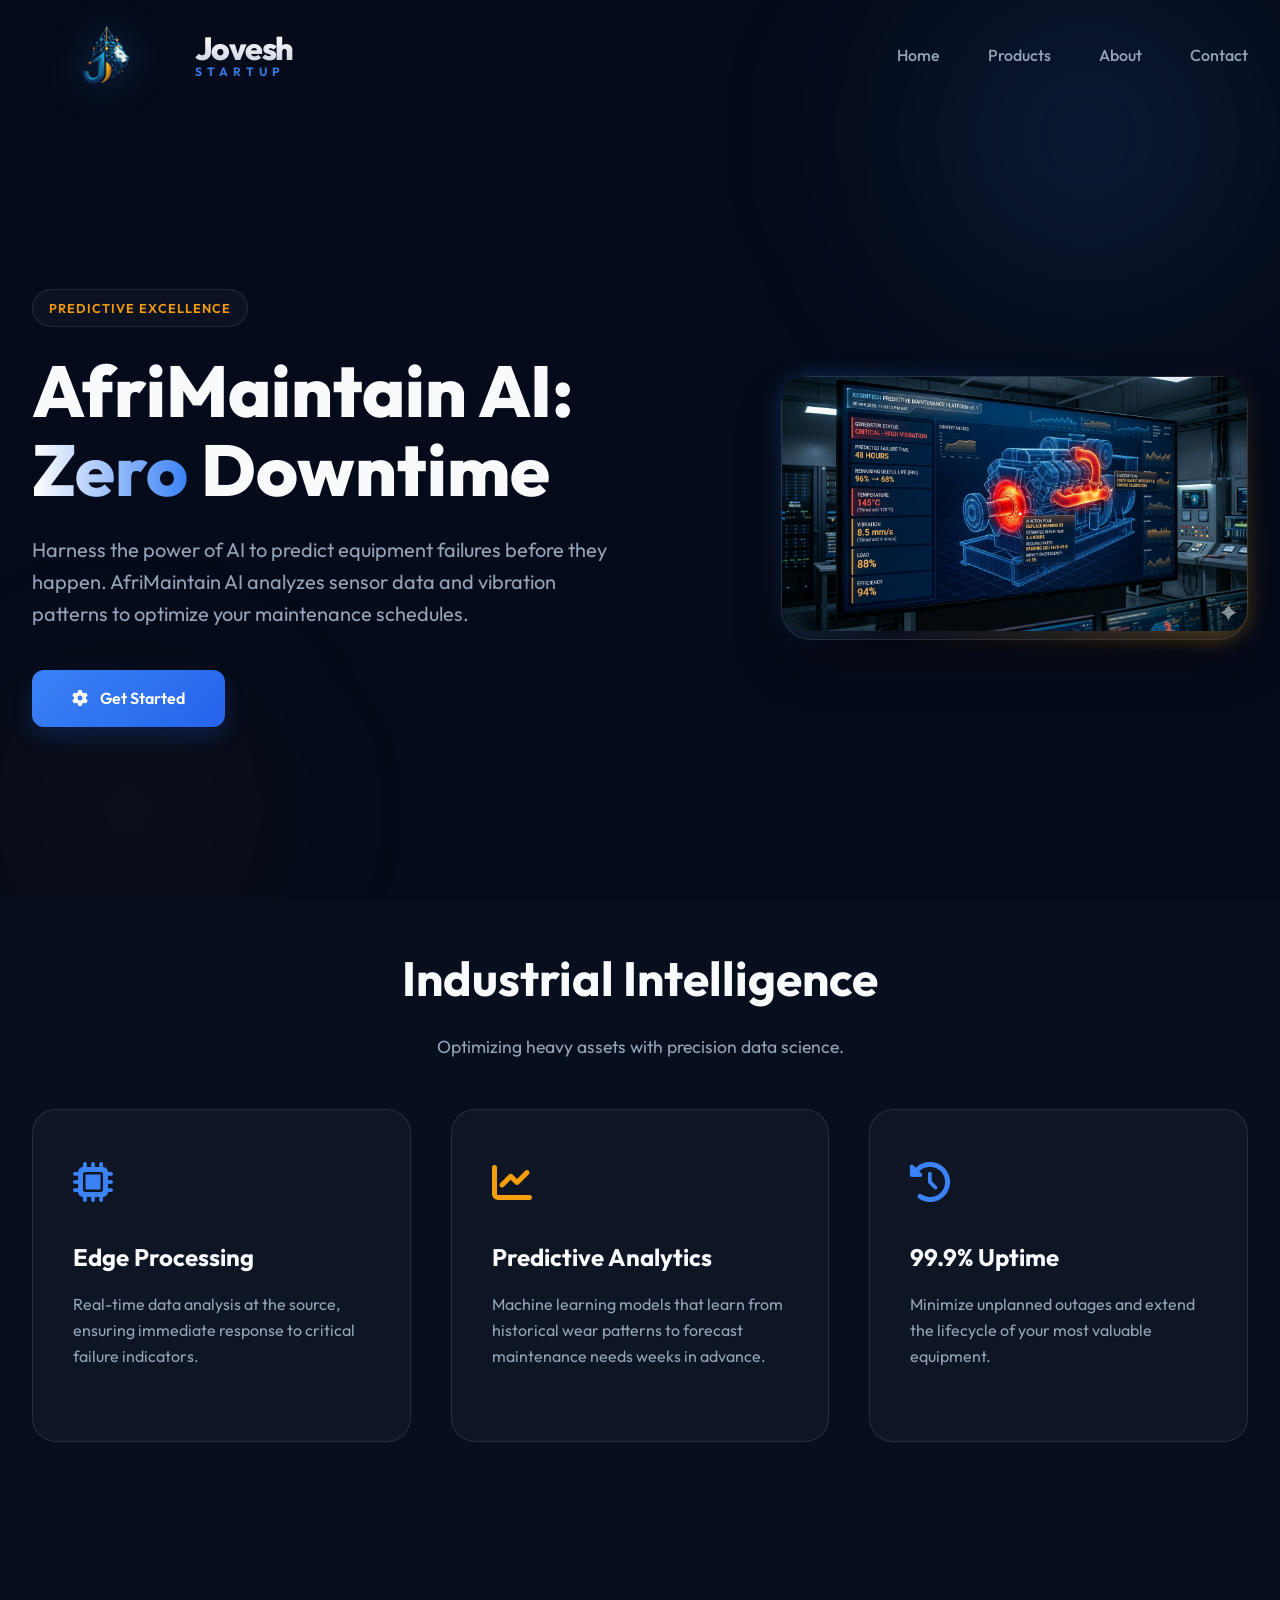
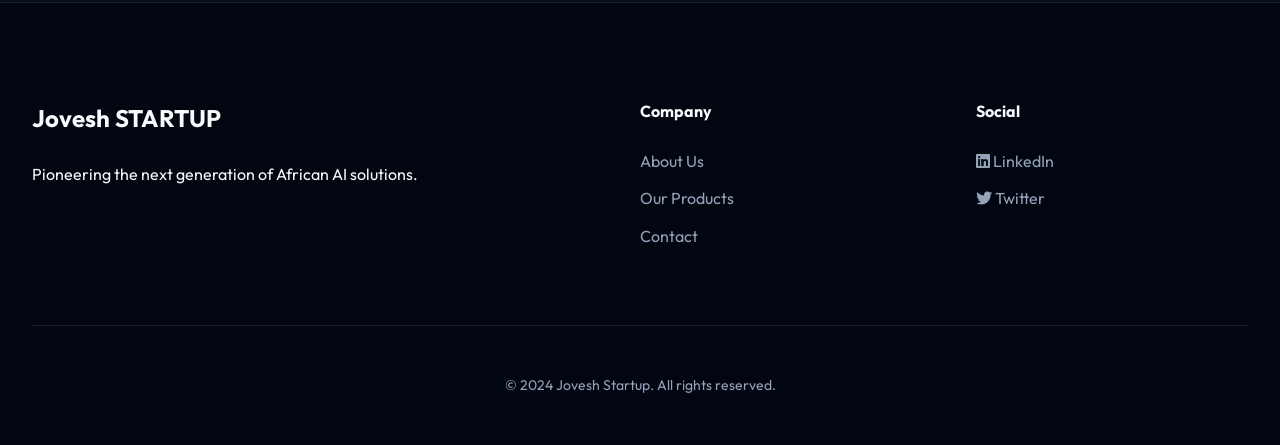
==== afrimaintain.html @ 01707a4b "feat: Dedicated pages for products catalog." ====
<!DOCTYPE html>
<html lang="en">

<head>
    <meta charset="UTF-8">
    <meta name="viewport" content="width=device-width, initial-scale=1.0">
    <title>AfriMaintain AI | Jovesh Startup</title>
    <meta name="description" content="Predictive equipment maintenance and AI-driven failure detection for industrial efficiency.">
    <link rel="stylesheet" href="styles.css">
    <link rel="stylesheet" href="https://cdnjs.cloudflare.com/ajax/libs/font-awesome/6.4.0/css/all.min.css">
</head>

<body>
    <div class="bg-glow">
        <div class="glow-1"></div>
        <div class="glow-2"></div>
    </div>

    <!-- Header -->
    <header id="header">
        <div class="container">
            <nav>
                <a href="index.html" class="logo-link">
                    <img src="assets/jovesh logo.png" alt="Jovesh Logo" class="logo-img">
                    <div class="brand-text">
                        <span class="brand-name">Jovesh</span>
                        <span class="brand-tagline">STARTUP</span>
                    </div>
                </a>
                <ul class="nav-links">
                    <li><a href="index.html#home">Home</a></li>
                    <li><a href="index.html#products">Products</a></li>
                    <li><a href="index.html#about">About</a></li>
                    <li><a href="index.html#contact">Contact</a></li>
                </ul>
                <div class="mobile-menu-toggle">
                    <i class="fa-solid fa-bars"></i>
                </div>
            </nav>
        </div>
    </header>

    <main>
        <!-- Product Hero -->
        <section class="hero">
            <div class="container">
                <div class="hero-grid">
                    <div class="hero-content">
                        <span class="hero-tag">Predictive Excellence</span>
                        <h1>AfriMaintain AI: <span>Zero</span> Downtime</h1>
                        <p>Harness the power of AI to predict equipment failures before they happen. AfriMaintain AI analyzes sensor data and vibration patterns to optimize your maintenance schedules.</p>
                        <div class="cta-group">
                            <a href="index.html#contact" class="btn btn-primary">
                                <i class="fa-solid fa-gear"></i>
                                Get Started
                            </a>
                        </div>
                    </div>
                    <div class="hero-visual">
                        <div class="hero-card">
                            <img src="assets/AfriMaintain AI.png" alt="AfriMaintain AI" style="width: 100%; border-radius: 20px;">
                        </div>
                    </div>
                </div>
            </div>
        </section>

        <!-- Technical Features -->
        <section class="section" style="background: rgba(15, 23, 42, 0.3);">
            <div class="container">
                <div class="section-title">
                    <h2>Industrial Intelligence</h2>
                    <p>Optimizing heavy assets with precision data science.</p>
                </div>
                <div class="products-grid">
                    <div class="product-card">
                        <div class="product-info">
                            <div style="font-size: 2.5rem; color: var(--accent); margin-bottom: 1.5rem;">
                                <i class="fa-solid fa-microchip"></i>
                            </div>
                            <h3>Edge Processing</h3>
                            <p>Real-time data analysis at the source, ensuring immediate response to critical failure indicators.</p>
                        </div>
                    </div>
                    <div class="product-card">
                        <div class="product-info">
                            <div style="font-size: 2.5rem; color: var(--gold); margin-bottom: 1.5rem;">
                                <i class="fa-solid fa-chart-line"></i>
                            </div>
                            <h3>Predictive Analytics</h3>
                            <p>Machine learning models that learn from historical wear patterns to forecast maintenance needs weeks in advance.</p>
                        </div>
                    </div>
                    <div class="product-card">
                        <div class="product-info">
                            <div style="font-size: 2.5rem; color: var(--accent); margin-bottom: 1.5rem;">
                                <i class="fa-solid fa-clock-rotate-left"></i>
                            </div>
                            <h3>99.9% Uptime</h3>
                            <p>Minimize unplanned outages and extend the lifecycle of your most valuable equipment.</p>
                        </div>
                    </div>
                </div>
            </div>
        </section>
    </main>

    <!-- Footer -->
    <footer>
        <div class="container">
            <div class="footer-grid">
                <div class="footer-brand">
                    <h2>Jovesh <span>STARTUP</span></h2>
                    <p>Pioneering the next generation of African AI solutions.</p>
                </div>
                <div class="footer-links">
                    <h4>Company</h4>
                    <ul>
                        <li><a href="index.html#about">About Us</a></li>
                        <li><a href="index.html#products">Our Products</a></li>
                        <li><a href="index.html#contact">Contact</a></li>
                    </ul>
                </div>
                <div class="footer-links">
                    <h4>Social</h4>
                    <ul>
                        <li><a href="#"><i class="fa-brands fa-linkedin"></i> LinkedIn</a></li>
                        <li><a href="#"><i class="fa-brands fa-twitter"></i> Twitter</a></li>
                    </ul>
                </div>
            </div>
            <div class="footer-bottom">
                <p>&copy; 2024 Jovesh Startup. All rights reserved.</p>
            </div>
        </div>
    </footer>

    <script src="script.js"></script>
</body>

</html>
---- styles.css ----
@import url('https://fonts.googleapis.com/css2?family=Outfit:wght@300;400;600;800&display=swap');

:root {
    --primary: #050b1a;
    --secondary: #0f172a;
    --accent: #3b82f6;
    --gold: #f59e0b;
    --text: #f8fafc;
    --text-muted: #94a3b8;
    --glass: rgba(255, 255, 255, 0.03);
    --glass-border: rgba(255, 255, 255, 0.1);
    --gradient: linear-gradient(135deg, #3b82f6 0%, #2563eb 100%);
    --gold-gradient: linear-gradient(135deg, #f59e0b 0%, #d97706 100%);
    --transition: all 0.4s cubic-bezier(0.4, 0, 0.2, 1);
}

* {
    margin: 0;
    padding: 0;
    box-sizing: border-box;
    font-family: 'Outfit', sans-serif;
}

html {
    scroll-padding-top: 100px;
}

body {
    background-color: var(--primary);
    color: var(--text);
    line-height: 1.6;
    overflow-x: hidden;
    scroll-behavior: smooth;
}

/* Background Decoration */
.bg-glow {
    position: fixed;
    top: 0;
    left: 0;
    width: 100%;
    height: 100%;
    z-index: -1;
    overflow: hidden;
}

.glow-1 {
    position: absolute;
    top: -10%;
    right: -10%;
    width: 50%;
    height: 50%;
    background: radial-gradient(circle, rgba(59, 130, 246, 0.15) 0%, transparent 70%);
    filter: blur(80px);
}

.glow-2 {
    position: absolute;
    bottom: -10%;
    left: -10%;
    width: 40%;
    height: 40%;
    background: radial-gradient(circle, rgba(245, 158, 11, 0.05) 0%, transparent 70%);
    filter: blur(80px);
}

/* Custom Scrollbar */
::-webkit-scrollbar {
    width: 8px;
}

::-webkit-scrollbar-track {
    background: var(--primary);
}

::-webkit-scrollbar-thumb {
    background: var(--glass-border);
    border-radius: 10px;
}

::-webkit-scrollbar-thumb:hover {
    background: var(--accent);
}

/* Header */
header {
    position: fixed;
    top: 0;
    width: 100%;
    z-index: 1000;
    padding: 1rem 0;
    transition: var(--transition);
}

header.scrolled {
    padding: 0.6rem 0;
    background: rgba(5, 11, 26, 0.9);
    backdrop-filter: blur(20px);
    border-bottom: 1px solid var(--glass-border);
}

.container {
    max-width: 1300px;
    margin: 0 auto;
    padding: 0 2rem;
}

nav {
    display: flex;
    justify-content: space-between;
    align-items: center;
}

.logo-link {
    display: flex;
    align-items: center;
    gap: 1rem;
    text-decoration: none;
}

.logo-img {
    height: 50px;
    filter: drop-shadow(0 0 20px rgba(59, 130, 246, 0.4));
    transition: var(--transition);
}

@media (min-width: 1024px) {
    .logo-img { height: 80px; }
}

.logo-link:hover .logo-img {
    transform: scale(1.1) rotate(-5deg);
}

.brand-text {
    display: flex;
    flex-direction: column;
    line-height: 0.9;
}

.brand-name {
    font-size: 1.5rem;
    font-weight: 800;
    color: var(--text);
    letter-spacing: -1px;
    background: linear-gradient(to bottom, #fff, #cbd5e1);
    -webkit-background-clip: text;
    -webkit-text-fill-color: transparent;
}

@media (min-width: 1024px) {
    .brand-name { font-size: 2rem; letter-spacing: -1.5px; }
}

.brand-tagline {
    font-size: 0.75rem;
    font-weight: 700;
    text-transform: uppercase;
    letter-spacing: 5px;
    color: var(--accent);
    margin-top: 4px;
    opacity: 0.9;
}

.nav-links {
    display: none;
    gap: 2rem;
    list-style: none;
}

.nav-links.active {
    display: flex;
    flex-direction: column;
    position: absolute;
    top: 100%;
    left: 0;
    width: 100%;
    background: var(--primary);
    padding: 2rem;
    border-bottom: 1px solid var(--glass-border);
    text-align: center;
    animation: slideDown 0.3s ease-out;
}

@keyframes slideDown {
    from { opacity: 0; transform: translateY(-10px); }
    to { opacity: 1; transform: translateY(0); }
}

@media (min-width: 1024px) {
    .nav-links { display: flex; gap: 3rem; }
    .nav-links.active { position: static; flex-direction: row; padding: 0; background: transparent; border: none; }
}

.nav-links a {
    text-decoration: none;
    color: var(--text-muted);
    font-weight: 500;
    font-size: 1rem;
    transition: var(--transition);
    position: relative;
}

.nav-links a:hover, .nav-links a.active {
    color: var(--text);
}

.nav-links a::after {
    content: '';
    position: absolute;
    bottom: -5px;
    left: 0;
    width: 0;
    height: 2px;
    background: var(--accent);
    transition: var(--transition);
}

.nav-links a:hover::after {
    width: 100%;
}

.mobile-menu-toggle {
    display: block;
    font-size: 1.5rem;
    cursor: pointer;
    color: var(--text);
    transition: var(--transition);
}

@media (min-width: 1024px) {
    .mobile-menu-toggle { display: none; }
}

/* Hero Section */
.hero {
    min-height: 100vh;
    display: flex;
    align-items: center;
    padding-top: 120px;
    padding-bottom: 4rem;
    position: relative;
}

.hero-grid {
    display: grid;
    grid-template-columns: 1fr;
    gap: 3rem;
    align-items: center;
    text-align: center;
}

.hero-content {
    order: 2;
}

.hero-visual {
    order: 1;
}

@media (min-width: 1024px) {
    .hero { padding-top: 180px; }
    .hero-grid {
        grid-template-columns: 1.2fr 0.8fr;
        text-align: left;
    }
    .hero-content { order: 1; }
    .hero-visual { order: 2; }
}

.hero-tag {
    display: inline-block;
    padding: 0.5rem 1rem;
    background: var(--glass);
    border: 1px solid var(--glass-border);
    border-radius: 100px;
    color: var(--gold);
    font-size: 0.8rem;
    font-weight: 600;
    margin-bottom: 1.5rem;
    text-transform: uppercase;
    letter-spacing: 1px;
}

.hero-content h1 {
    font-size: 2.75rem;
    line-height: 1.1;
    margin-bottom: 1.5rem;
    font-weight: 800;
}

@media (min-width: 1024px) {
    .hero-content h1 { font-size: 4.5rem; }
}

.hero-content h1 span {
    background: linear-gradient(to right, #fff, var(--accent));
    -webkit-background-clip: text;
    -webkit-text-fill-color: transparent;
}

.hero-content p {
    font-size: 1.1rem;
    color: var(--text-muted);
    margin-bottom: 2.5rem;
    max-width: 600px;
    margin-left: auto;
    margin-right: auto;
    animation: fadeIn 1s ease-out 0.2s both;
}

@media (min-width: 1024px) {
    .hero-content p { font-size: 1.25rem; margin-left: 0; }
}

@keyframes fadeIn {
    from { opacity: 0; transform: translateY(20px); }
    to { opacity: 1; transform: translateY(0); }
}

.cta-group {
    display: flex;
    flex-direction: column;
    gap: 1rem;
}

@media (min-width: 768px) {
    .cta-group { flex-direction: row; justify-content: center; gap: 1.5rem; }
}

@media (min-width: 1024px) {
    .cta-group { justify-content: flex-start; }
}

.btn {
    padding: 1rem 2.5rem;
    border-radius: 12px;
    font-weight: 600;
    text-decoration: none;
    transition: var(--transition);
    display: inline-flex;
    align-items: center;
    gap: 0.75rem;
}

.btn-primary {
    background: var(--gradient);
    color: white;
    box-shadow: 0 10px 20px rgba(37, 99, 235, 0.2);
}

.btn-primary:hover {
    transform: translateY(-3px);
    box-shadow: 0 15px 30px rgba(37, 99, 235, 0.4);
}

.btn-outline {
    border: 1px solid var(--glass-border);
    color: var(--text);
    background: var(--glass);
}

.btn-outline:hover {
    background: var(--glass-border);
    transform: translateY(-3px);
}

.hero-visual {
    position: relative;
}

.hero-card {
    background: var(--glass);
    backdrop-filter: blur(20px);
    border: 1px solid var(--glass-border);
    border-radius: 20px;
    padding: 0;
    box-shadow: 0 25px 50px -12px rgba(0, 0, 0, 0.5);
    animation: swing 4s ease-in-out infinite;
    transition: var(--transition);
    position: relative;
    max-width: 500px;
    margin: 0 auto;
}

@media (min-width: 1024px) {
    .hero-card { 
        border-radius: 30px; 
        transform: perspective(1000px) rotateY(-15deg); 
        max-width: none;
    }
}

.hero-card::after {
    content: '';
    position: absolute;
    inset: -2px;
    background: linear-gradient(135deg, var(--accent), transparent, var(--gold));
    border-radius: 32px;
    z-index: -1;
    opacity: 0.3;
    filter: blur(10px);
    transition: var(--transition);
}

.hero-card:hover {
    transform: perspective(1000px) rotateY(-5deg) translateY(-10px);
    box-shadow: 0 40px 80px -20px rgba(59, 130, 246, 0.4);
}

.hero-card:hover::after {
    opacity: 0.6;
    filter: blur(15px);
}

@keyframes swing {
    0% { transform: rotateZ(-2deg) rotateY(-5deg); }
    50% { transform: rotateZ(2deg) rotateY(5deg); }
    100% { transform: rotateZ(-2deg) rotateY(-5deg); }
}

@media (min-width: 1024px) {
    @keyframes swing {
        0% { transform: perspective(1000px) rotateY(-20deg) rotateZ(-1deg); }
        50% { transform: perspective(1000px) rotateY(-5deg) rotateZ(1deg); }
        100% { transform: perspective(1000px) rotateY(-20deg) rotateZ(-1deg); }
    }
}

/* Products Section */
.section {
    padding: 2.5rem 0 10rem;
}

.section-title {
    text-align: center;
    margin-bottom: 3rem;
}

.section-title h2 {
    font-size: 3rem;
    margin-bottom: 1rem;
}

.section-title p {
    color: var(--text-muted);
    font-size: 1.1rem;
}

.products-grid {
    display: grid;
    grid-template-columns: 1fr;
    gap: 2rem;
}

@media (min-width: 768px) {
    .products-grid { grid-template-columns: repeat(2, 1fr); }
}

@media (min-width: 1024px) {
    .products-grid { grid-template-columns: repeat(3, 1fr); gap: 2.5rem; }
}

.product-card {
    background: var(--glass);
    border: 1px solid var(--glass-border);
    border-radius: 24px;
    padding: 0;
    transition: var(--transition);
    height: 100%;
    display: flex;
    flex-direction: column;
    overflow: hidden;
}

.product-image {
    height: 200px;
    overflow: hidden;
    position: relative;
    border-bottom: 1px solid var(--glass-border);
}

.product-image img {
    width: 100%;
    height: 100%;
    object-fit: contain;
    background: rgba(0,0,0,0.2);
    transition: var(--transition);
}

.image-placeholder {
    width: 100%;
    height: 100%;
    background: var(--secondary);
    display: flex;
    flex-direction: column;
    align-items: center;
    justify-content: center;
    gap: 1rem;
    color: var(--accent);
}

.image-placeholder i {
    font-size: 2rem;
    animation: pulse 2s infinite;
}

@keyframes pulse {
    0% { transform: scale(1); opacity: 0.5; }
    50% { transform: scale(1.1); opacity: 1; }
    100% { transform: scale(1); opacity: 0.5; }
}

.product-info {
    padding: 2.5rem;
    display: flex;
    flex-direction: column;
    flex-grow: 1;
}

.product-card:hover .product-image img {
    transform: scale(1.1);
}

.product-card:hover {
    background: rgba(255, 255, 255, 0.05);
    border-color: var(--accent);
    transform: translateY(-10px);
}

.product-card h3 {
    font-size: 1.5rem;
    margin-bottom: 1rem;
}

.product-card p {
    color: var(--text-muted);
    margin-bottom: 2rem;
    flex-grow: 1;
}

.learn-more {
    color: var(--accent);
    text-decoration: none;
    font-weight: 600;
    display: flex;
    align-items: center;
    gap: 0.5rem;
}

/* About Section */
.about-section {
    background: rgba(15, 23, 42, 0.5);
}

.about-grid {
    display: grid;
    grid-template-columns: 1fr;
    gap: 4rem;
    align-items: center;
}

@media (min-width: 1024px) {
    .about-grid {
        grid-template-columns: 1fr 1.2fr;
        gap: 6rem;
    }
}
/* Contact Section */
.contact-card-wrapper {
    background: var(--glass);
    border: 1px solid var(--glass-border);
    border-radius: 20px;
    padding: 2rem;
    display: grid;
    grid-template-columns: 1fr;
    gap: 3rem;
}

@media (min-width: 1024px) {
    .contact-card-wrapper {
        border-radius: 40px;
        padding: 5rem;
        grid-template-columns: 1fr 1.2fr;
        gap: 6rem;
    }
}

.contact-form {
    display: flex;
    flex-direction: column;
    gap: 1.5rem;
}

.form-grid {
    display: grid;
    grid-template-columns: 1fr;
    gap: 1.5rem;
}

@media (min-width: 768px) {
    .form-grid { grid-template-columns: 1fr 1fr; }
}

.form-input, .form-textarea, .form-select {
    padding: 1.25rem;
    border-radius: 15px;
    border: 1px solid var(--glass-border);
    background: rgba(255, 255, 255, 0.02);
    color: white;
    width: 100%;
    font-size: 1rem;
    transition: var(--transition);
}

.form-input:focus, .form-textarea:focus, .form-select:focus {
    outline: none;
    border-color: var(--accent);
    background: rgba(255, 255, 255, 0.05);
}

.form-textarea {
    resize: none;
}

.select-wrapper {
    position: relative;
}

.select-wrapper::after {
    content: '\f078';
    font-family: 'Font Awesome 6 Free';
    font-weight: 900;
    position: absolute;
    right: 1.25rem;
    top: 50%;
    transform: translateY(-50%);
    color: var(--accent);
    pointer-events: none;
}

.form-select {
    appearance: none;
    cursor: pointer;
}

.form-select option {
    background: var(--primary);
    color: white;
    padding: 1rem;
}
footer {
    padding: 6rem 0 3rem;
    background: #020611;
    border-top: 1px solid var(--glass-border);
}

.footer-grid {
    display: grid;
    grid-template-columns: 1fr;
    gap: 3rem;
    margin-bottom: 4rem;
}

@media (min-width: 768px) {
    .footer-grid { grid-template-columns: repeat(2, 1fr); }
}

@media (min-width: 1024px) {
    .footer-grid { grid-template-columns: 2fr 1fr 1fr; gap: 4rem; }
}

.footer-brand h2 {
    margin-bottom: 1.5rem;
}

.footer-links h4 {
    margin-bottom: 1.5rem;
    color: var(--text);
}

.footer-links ul {
    list-style: none;
}

.footer-links li {
    margin-bottom: 0.75rem;
}

.footer-links a {
    color: var(--text-muted);
    text-decoration: none;
    transition: var(--transition);
}

.footer-links a:hover {
    color: var(--accent);
}

.footer-bottom {
    text-align: center;
    padding-top: 3rem;
    border-top: 1px solid var(--glass-border);
    color: var(--text-muted);
    font-size: 0.875rem;
}

/* Footer Partners */
.footer-partners {
    padding: 6rem 0;
    border-top: 1px solid var(--glass-border);
    margin-top: 4rem;
    background: radial-gradient(circle at center, rgba(59, 130, 246, 0.03) 0%, transparent 70%);
}

.partner-logos {
    display: flex;
    justify-content: center;
    align-items: center;
    gap: 6rem;
}

.partner-item {
    display: flex;
    flex-direction: column;
    align-items: center;
    gap: 1.5rem;
    transition: var(--transition);
}

.partner-item:hover {
    transform: translateY(-5px);
}

.partner-img {
    height: 120px;
    object-fit: contain;
    filter: drop-shadow(0 0 30px rgba(255,255,255,0.05));
    transition: var(--transition);
}

.partner-item:hover .partner-img {
    filter: drop-shadow(0 0 40px rgba(59, 130, 246, 0.2));
}

.partner-item span {
    font-size: 0.85rem;
    color: var(--text-muted);
    font-weight: 600;
    text-transform: uppercase;
    letter-spacing: 2px;
}

.partner-divider {
    height: 100px;
    width: 1px;
    background: linear-gradient(to bottom, transparent, var(--glass-border), transparent);
}

/* Removing old media queries as we refactored to mobile-first */
@media (max-width: 1024px) {
    /* Kept for specific tweaks that aren't covered by the main flow */
    .hero-card { margin-top: 2rem; }
    .partner-logos { gap: 3rem; }
    .partner-img { height: 70px; }
}

@media (max-width: 768px) {
    .partner-logos { flex-direction: column; gap: 3rem; }
    .partner-divider { display: none; }
    .about-content-grid { grid-template-columns: 1fr !important; gap: 3rem !important; }
}
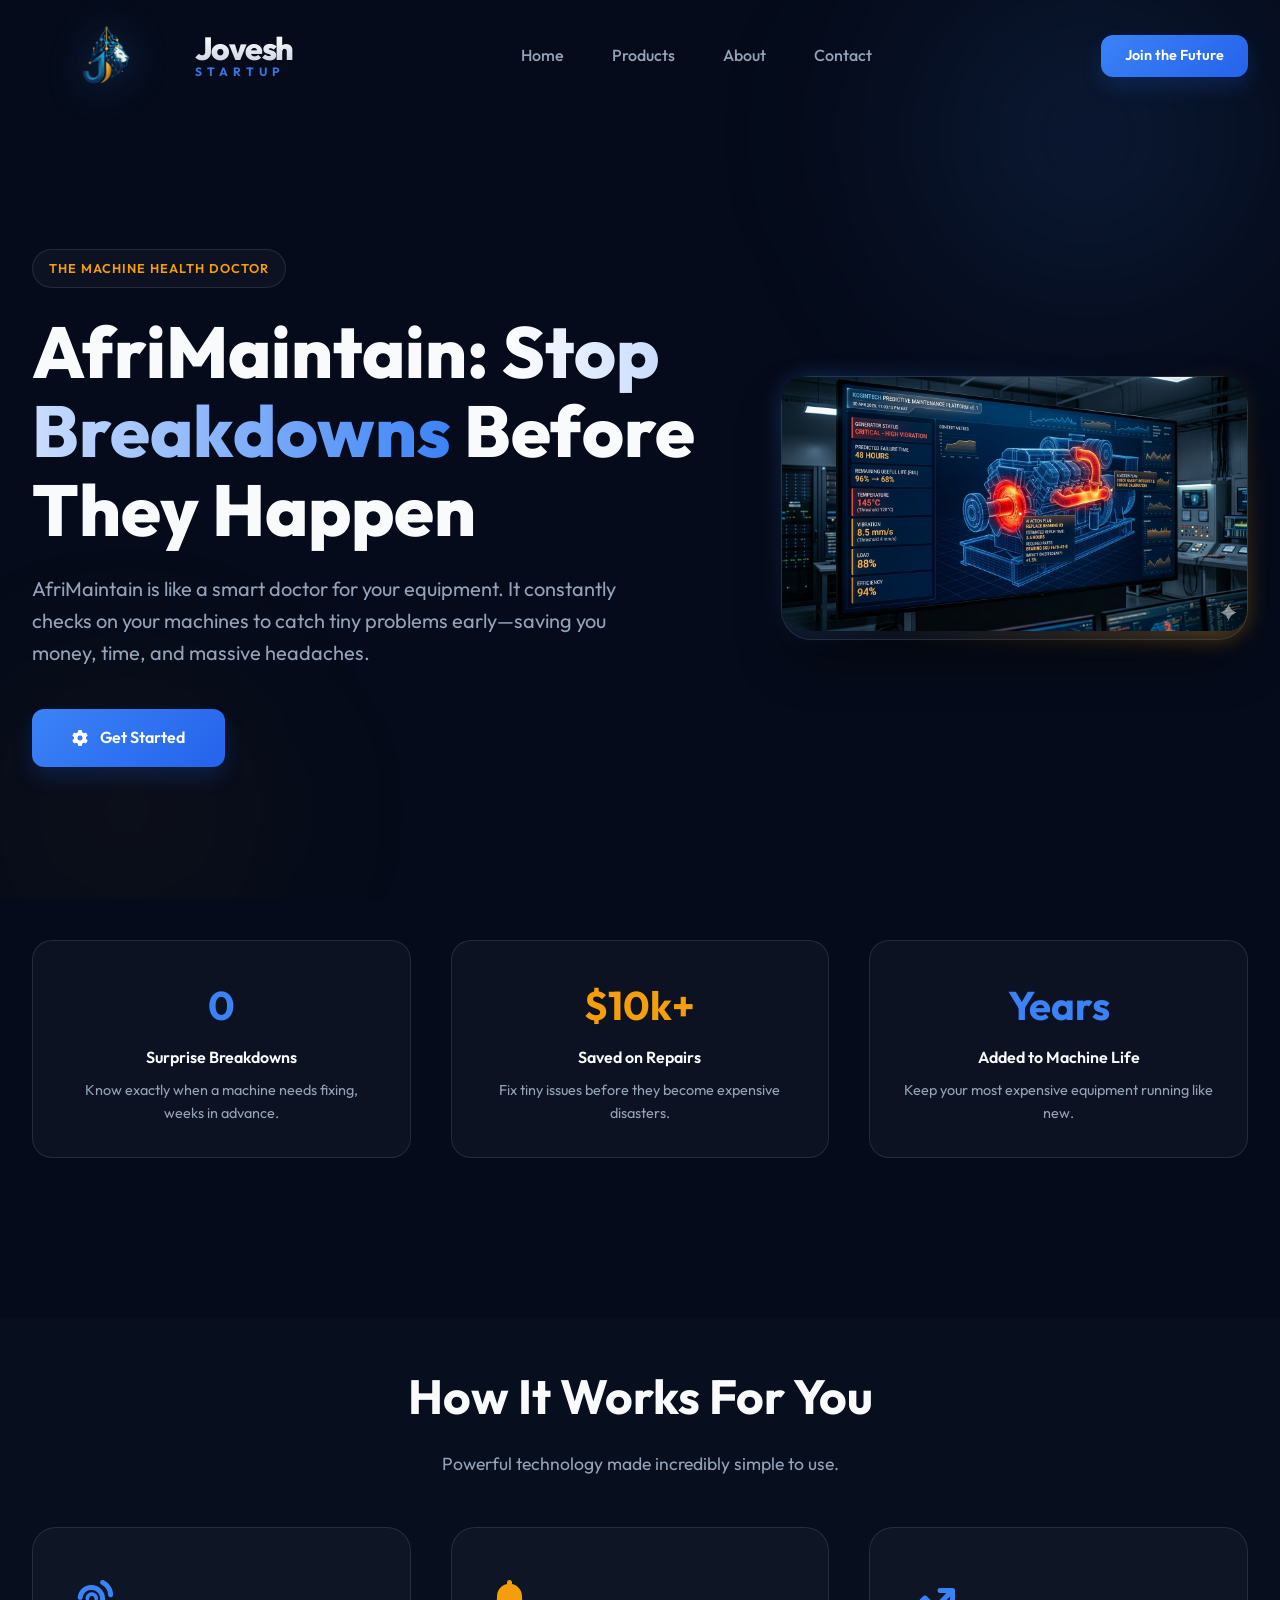
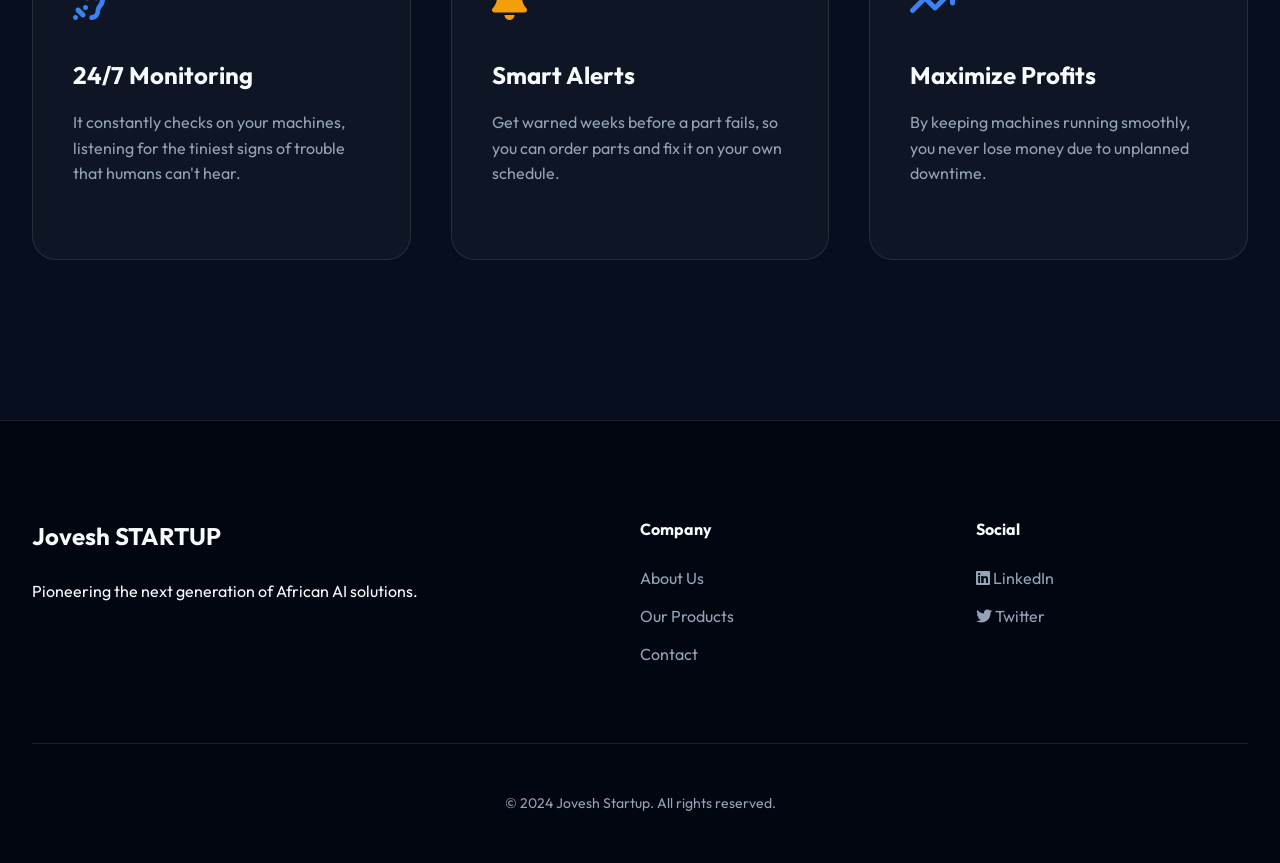
==== commit 511699df: "fix: Navigation between pages, UI consistency." ====
--- a/afrimaintain.html
+++ b/afrimaintain.html
@@ -36,6 +36,10 @@
                 <div class="mobile-menu-toggle">
                     <i class="fa-solid fa-bars"></i>
                 </div>
+                <div class="header-cta">
+                    <a href="index.html#contact" class="btn btn-primary" style="padding: 0.6rem 1.5rem; font-size: 0.9rem;">Join
+                        the Future</a>
+                </div>
             </nav>
         </div>
     </header>
@@ -46,9 +50,9 @@
             <div class="container">
                 <div class="hero-grid">
                     <div class="hero-content">
-                        <span class="hero-tag">Predictive Excellence</span>
-                        <h1>AfriMaintain AI: <span>Zero</span> Downtime</h1>
-                        <p>Harness the power of AI to predict equipment failures before they happen. AfriMaintain AI analyzes sensor data and vibration patterns to optimize your maintenance schedules.</p>
+                        <span class="hero-tag">The Machine Health Doctor</span>
+                        <h1>AfriMaintain: <span>Stop Breakdowns</span> Before They Happen</h1>
+                        <p>AfriMaintain is like a smart doctor for your equipment. It constantly checks on your machines to catch tiny problems early—saving you money, time, and massive headaches.</p>
                         <div class="cta-group">
                             <a href="index.html#contact" class="btn btn-primary">
                                 <i class="fa-solid fa-gear"></i>
@@ -65,39 +69,62 @@
             </div>
         </section>
 
-        <!-- Technical Features -->
+        <!-- Real World Impact -->
+        <section class="section">
+            <div class="container">
+                <div class="products-grid" style="text-align: center;">
+                    <div style="background: var(--glass); padding: 2rem; border-radius: 20px; border: 1px solid var(--glass-border);">
+                        <h3 style="font-size: 2.5rem; color: var(--accent); margin-bottom: 0.5rem;">0</h3>
+                        <p style="font-weight: 600;">Surprise Breakdowns</p>
+                        <p style="font-size: 0.9rem; color: var(--text-muted); margin-top: 0.5rem;">Know exactly when a machine needs fixing, weeks in advance.</p>
+                    </div>
+                    <div style="background: var(--glass); padding: 2rem; border-radius: 20px; border: 1px solid var(--glass-border);">
+                        <h3 style="font-size: 2.5rem; color: var(--gold); margin-bottom: 0.5rem;">$10k+</h3>
+                        <p style="font-weight: 600;">Saved on Repairs</p>
+                        <p style="font-size: 0.9rem; color: var(--text-muted); margin-top: 0.5rem;">Fix tiny issues before they become expensive disasters.</p>
+                    </div>
+                    <div style="background: var(--glass); padding: 2rem; border-radius: 20px; border: 1px solid var(--glass-border);">
+                        <h3 style="font-size: 2.5rem; color: var(--accent); margin-bottom: 0.5rem;">Years</h3>
+                        <p style="font-weight: 600;">Added to Machine Life</p>
+                        <p style="font-size: 0.9rem; color: var(--text-muted); margin-top: 0.5rem;">Keep your most expensive equipment running like new.</p>
+                    </div>
+                </div>
+            </div>
+        </section>
+
+        <!-- Deep Dive Features -->
         <section class="section" style="background: rgba(15, 23, 42, 0.3);">
             <div class="container">
                 <div class="section-title">
-                    <h2>Industrial Intelligence</h2>
-                    <p>Optimizing heavy assets with precision data science.</p>
+                    <h2>How It Works For You</h2>
+                    <p>Powerful technology made incredibly simple to use.</p>
                 </div>
                 <div class="products-grid">
                     <div class="product-card">
                         <div class="product-info">
                             <div style="font-size: 2.5rem; color: var(--accent); margin-bottom: 1.5rem;">
-                                <i class="fa-solid fa-microchip"></i>
+                                <i class="fa-solid fa-ear-listen"></i>
                             </div>
-                            <h3>Edge Processing</h3>
-                            <p>Real-time data analysis at the source, ensuring immediate response to critical failure indicators.</p>
+                            <h3>24/7 Monitoring</h3>
+                            <p>It constantly checks on your machines, listening for the tiniest signs of trouble that humans can't hear.</p>
                         </div>
                     </div>
                     <div class="product-card">
                         <div class="product-info">
                             <div style="font-size: 2.5rem; color: var(--gold); margin-bottom: 1.5rem;">
-                                <i class="fa-solid fa-chart-line"></i>
+                                <i class="fa-solid fa-bell"></i>
                             </div>
-                            <h3>Predictive Analytics</h3>
-                            <p>Machine learning models that learn from historical wear patterns to forecast maintenance needs weeks in advance.</p>
+                            <h3>Smart Alerts</h3>
+                            <p>Get warned weeks before a part fails, so you can order parts and fix it on your own schedule.</p>
                         </div>
                     </div>
                     <div class="product-card">
                         <div class="product-info">
                             <div style="font-size: 2.5rem; color: var(--accent); margin-bottom: 1.5rem;">
-                                <i class="fa-solid fa-clock-rotate-left"></i>
+                                <i class="fa-solid fa-arrow-trend-up"></i>
                             </div>
-                            <h3>99.9% Uptime</h3>
-                            <p>Minimize unplanned outages and extend the lifecycle of your most valuable equipment.</p>
+                            <h3>Maximize Profits</h3>
+                            <p>By keeping machines running smoothly, you never lose money due to unplanned downtime.</p>
                         </div>
                     </div>
                 </div>
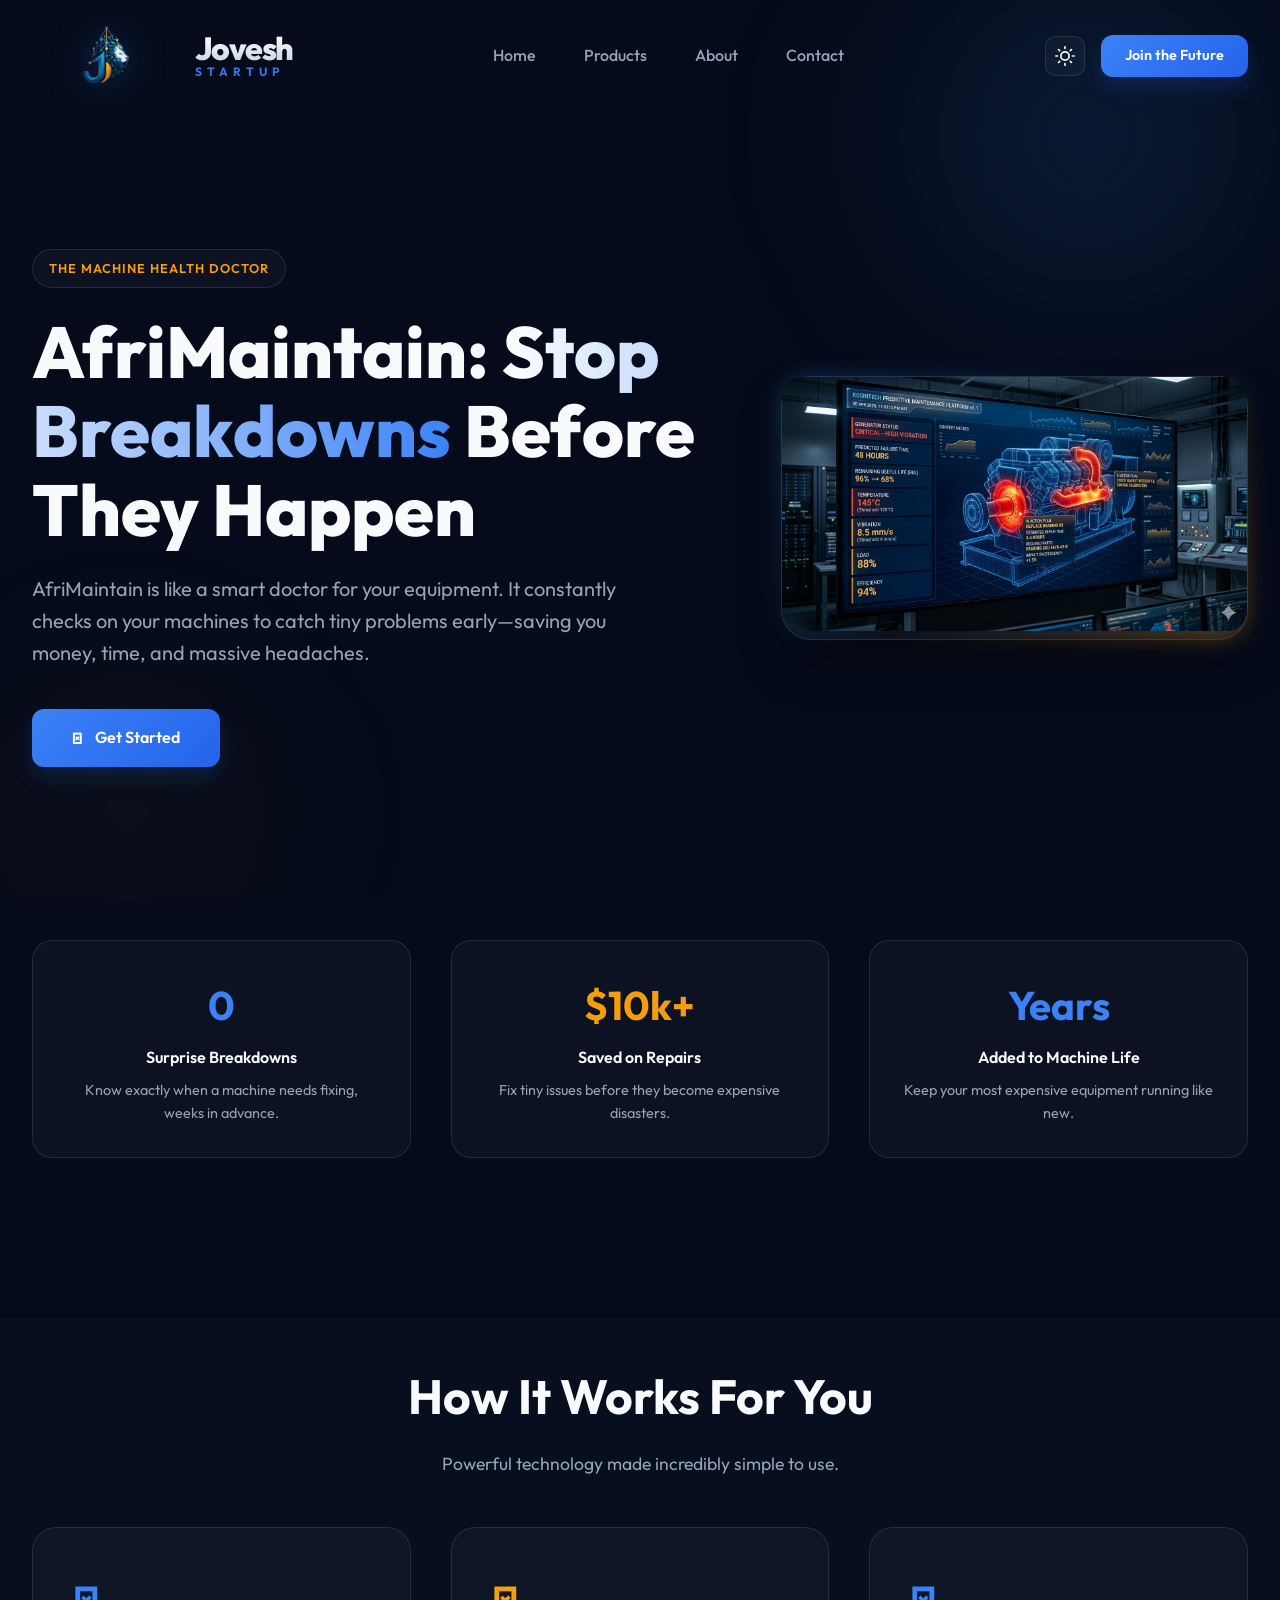
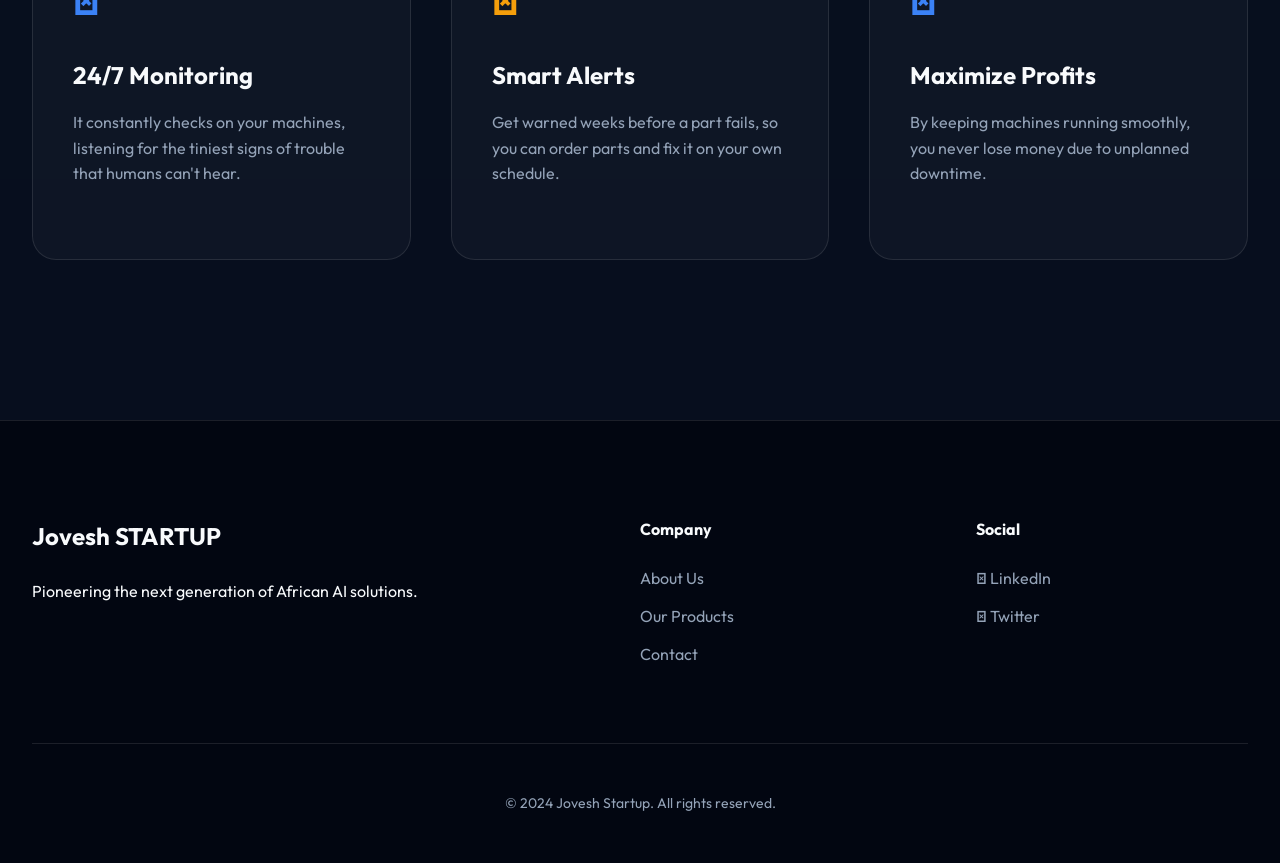
==== commit 03575b19: "feat: Dark mode" ====
--- a/afrimaintain.html
+++ b/afrimaintain.html
@@ -33,12 +33,15 @@
                     <li><a href="index.html#about">About</a></li>
                     <li><a href="index.html#contact">Contact</a></li>
                 </ul>
-                <div class="mobile-menu-toggle">
-                    <i class="fa-solid fa-bars"></i>
-                </div>
-                <div class="header-cta">
-                    <a href="index.html#contact" class="btn btn-primary" style="padding: 0.6rem 1.5rem; font-size: 0.9rem;">Join
-                        the Future</a>
+                <div class="header-actions">
+                    <button class="theme-toggle" id="theme-toggle-afri" aria-label="Toggle Theme">
+                        <svg class="sun-icon" xmlns="http://www.w3.org/2000/svg" width="20" height="20" viewBox="0 0 24 24" fill="none" stroke="currentColor" stroke-width="2" stroke-linecap="round" stroke-linejoin="round"><circle cx="12" cy="12" r="5"></circle><line x1="12" y1="1" x2="12" y2="3"></line><line x1="12" y1="21" x2="12" y2="23"></line><line x1="4.22" y1="4.22" x2="5.64" y2="5.64"></line><line x1="18.36" y1="18.36" x2="19.78" y2="19.78"></line><line x1="1" y1="12" x2="3" y2="12"></line><line x1="21" y1="12" x2="23" y2="12"></line><line x1="4.22" y1="19.78" x2="5.64" y2="18.36"></line><line x1="18.36" y1="5.64" x2="19.78" y2="4.22"></line></svg>
+                        <svg class="moon-icon" xmlns="http://www.w3.org/2000/svg" width="20" height="20" viewBox="0 0 24 24" fill="none" stroke="currentColor" stroke-width="2" stroke-linecap="round" stroke-linejoin="round" style="display: none;"><path d="M21 12.79A9 9 0 1 1 11.21 3 7 7 0 0 0 21 12.79z"></path></svg>
+                    </button>
+                    <div class="mobile-menu-toggle">
+                        <i class="fa-solid fa-bars"></i>
+                    </div>
+                    <a href="index.html#contact" class="btn btn-primary header-cta" style="padding: 0.6rem 1.5rem; font-size: 0.9rem;">Join the Future</a>
                 </div>
             </nav>
         </div>
--- a/styles.css
+++ b/styles.css
@@ -14,11 +14,70 @@
     --transition: all 0.4s cubic-bezier(0.4, 0, 0.2, 1);
 }
 
-* {
+.light-theme {
+    --primary: #ffffff;
+    --secondary: #f1f5f9;
+    --accent: #2563eb;
+    --gold: #d97706;
+    --text: #0f172a;
+    --text-muted: #475569;
+    --glass: rgba(255, 255, 255, 0.9);
+    --glass-border: rgba(15, 23, 42, 0.1);
+}
+
+.light-theme .about-section {
+    background: #ffffff !important;
+}
+
+.light-theme .about-bg-text {
+    opacity: 0.05 !important;
+}
+
+.light-theme .theme-toggle {
+    background: #ffffff;
+    border-color: #e2e8f0;
+    box-shadow: 0 4px 12px rgba(0,0,0,0.05);
+}
+
+.light-theme .brand-name {
+    background: linear-gradient(to bottom, #0f172a, #334155);
+    -webkit-background-clip: text;
+    -webkit-text-fill-color: transparent;
+}
+
+.light-theme .hero-content h1 span {
+    background: linear-gradient(to right, #2563eb, #1d4ed8);
+    -webkit-background-clip: text;
+    -webkit-text-fill-color: transparent;
+}
+
+.light-theme footer {
+    background: #f1f5f9;
+}
+
+.light-theme .about-section {
+    background: #f8fafc;
+}
+
+.light-theme .about-section img {
+    opacity: 0.1 !important;
+    filter: grayscale(1) !important;
+}
+
+.light-theme .glow-1 {
+    opacity: 0.3;
+}
+
+.light-theme .glow-2 {
+    opacity: 0.15;
+}
+
+*, *::before, *::after {
     margin: 0;
     padding: 0;
     box-sizing: border-box;
     font-family: 'Outfit', sans-serif;
+    transition: background-color 0.4s ease, color 0.4s ease, border-color 0.4s ease;
 }
 
 html {
@@ -94,7 +153,7 @@
 
 header.scrolled {
     padding: 0.6rem 0;
-    background: rgba(5, 11, 26, 0.9);
+    background: var(--primary);
     backdrop-filter: blur(20px);
     border-bottom: 1px solid var(--glass-border);
 }
@@ -102,7 +161,13 @@
 .container {
     max-width: 1300px;
     margin: 0 auto;
-    padding: 0 2rem;
+    padding: 0 1rem;
+}
+
+@media (min-width: 768px) {
+    .container {
+        padding: 0 2rem;
+    }
 }
 
 nav {
@@ -220,6 +285,42 @@
     width: 100%;
 }
 
+.header-actions {
+    display: flex;
+    align-items: center;
+    gap: 1rem;
+}
+
+.theme-toggle {
+    background: var(--glass);
+    border: 1px solid var(--glass-border);
+    color: var(--text) !important;
+    width: 40px;
+    height: 40px;
+    border-radius: 10px;
+    display: flex;
+    align-items: center;
+    justify-content: center;
+    cursor: pointer;
+    transition: var(--transition);
+    font-size: 1.1rem;
+    position: relative;
+    z-index: 1001;
+}
+
+.theme-toggle i {
+    color: inherit;
+    display: block;
+    font-family: "Font Awesome 6 Free" !important;
+    font-weight: 900 !important;
+}
+
+.theme-toggle:hover {
+    background: var(--glass-border);
+    transform: translateY(-2px);
+    color: var(--accent);
+}
+
 .mobile-menu-toggle {
     display: block;
     font-size: 1.5rem;
@@ -228,8 +329,13 @@
     transition: var(--transition);
 }
 
+.header-cta {
+    display: none;
+}
+
 @media (min-width: 1024px) {
     .mobile-menu-toggle { display: none; }
+    .header-cta { display: inline-flex; }
 }
 
 /* Hero Section */
@@ -283,10 +389,14 @@
 }
 
 .hero-content h1 {
-    font-size: 2.75rem;
+    font-size: 2.25rem;
     line-height: 1.1;
     margin-bottom: 1.5rem;
     font-weight: 800;
+}
+
+@media (min-width: 768px) {
+    .hero-content h1 { font-size: 3rem; }
 }
 
 @media (min-width: 1024px) {
@@ -427,6 +537,79 @@
     }
 }
 
+.hero-card-header {
+    display: flex;
+    justify-content: space-between;
+    align-items: center;
+    padding: 1rem 1.5rem;
+    background: rgba(255, 255, 255, 0.05);
+    border-bottom: 1px solid var(--glass-border);
+}
+
+.light-theme .hero-card-header {
+    background: rgba(15, 23, 42, 0.05);
+}
+
+.about-visual {
+    display: flex;
+    justify-content: center;
+    align-items: center;
+    padding: 2rem;
+}
+
+.about-logo-wrapper {
+    position: relative;
+    width: 100%;
+    max-width: 400px;
+}
+
+.about-logo-main {
+    width: 100%;
+    height: auto;
+    filter: drop-shadow(0 0 30px rgba(59, 130, 246, 0.3));
+    transition: var(--transition);
+    position: relative;
+    z-index: 2;
+}
+
+.about-logo-title {
+    position: absolute;
+    bottom: -10%;
+    left: 50%;
+    transform: translateX(-50%);
+    font-size: 3rem;
+    font-weight: 900;
+    letter-spacing: 8px;
+    color: var(--text);
+    opacity: 0.15;
+    z-index: 1;
+    pointer-events: none;
+}
+
+.light-theme .about-logo-title {
+    opacity: 0.08;
+}
+
+.logo-glow {
+    position: absolute;
+    top: 50%;
+    left: 50%;
+    transform: translate(-50%, -50%);
+    width: 80%;
+    height: 80%;
+    background: radial-gradient(circle, rgba(59, 130, 246, 0.2) 0%, transparent 70%);
+    z-index: -1;
+    filter: blur(40px);
+}
+
+.light-theme .about-logo-main {
+    filter: drop-shadow(0 0 30px rgba(0, 0, 0, 0.05));
+}
+
+.light-theme .logo-glow {
+    background: radial-gradient(circle, rgba(0, 0, 0, 0.03) 0%, transparent 70%);
+}
+
 /* Products Section */
 .section {
     padding: 2.5rem 0 10rem;
@@ -438,8 +621,14 @@
 }
 
 .section-title h2 {
-    font-size: 3rem;
+    font-size: 2rem;
     margin-bottom: 1rem;
+}
+
+@media (min-width: 768px) {
+    .section-title h2 {
+        font-size: 3rem;
+    }
 }
 
 .section-title p {
@@ -566,6 +755,7 @@
         gap: 6rem;
     }
 }
+
 /* Contact Section */
 .contact-card-wrapper {
     background: var(--glass);
@@ -590,6 +780,17 @@
     display: flex;
     flex-direction: column;
     gap: 1.5rem;
+}
+
+.contact-card-wrapper h2 {
+    font-size: 2.5rem;
+    line-height: 1.2;
+}
+
+@media (min-width: 768px) {
+    .contact-card-wrapper h2 {
+        font-size: 3.5rem;
+    }
 }
 
 .form-grid {
@@ -674,6 +875,16 @@
     margin-bottom: 1.5rem;
 }
 
+.footer-links {
+    text-align: center;
+}
+
+@media (min-width: 768px) {
+    .footer-links {
+        text-align: left;
+    }
+}
+
 .footer-links h4 {
     margin-bottom: 1.5rem;
     color: var(--text);
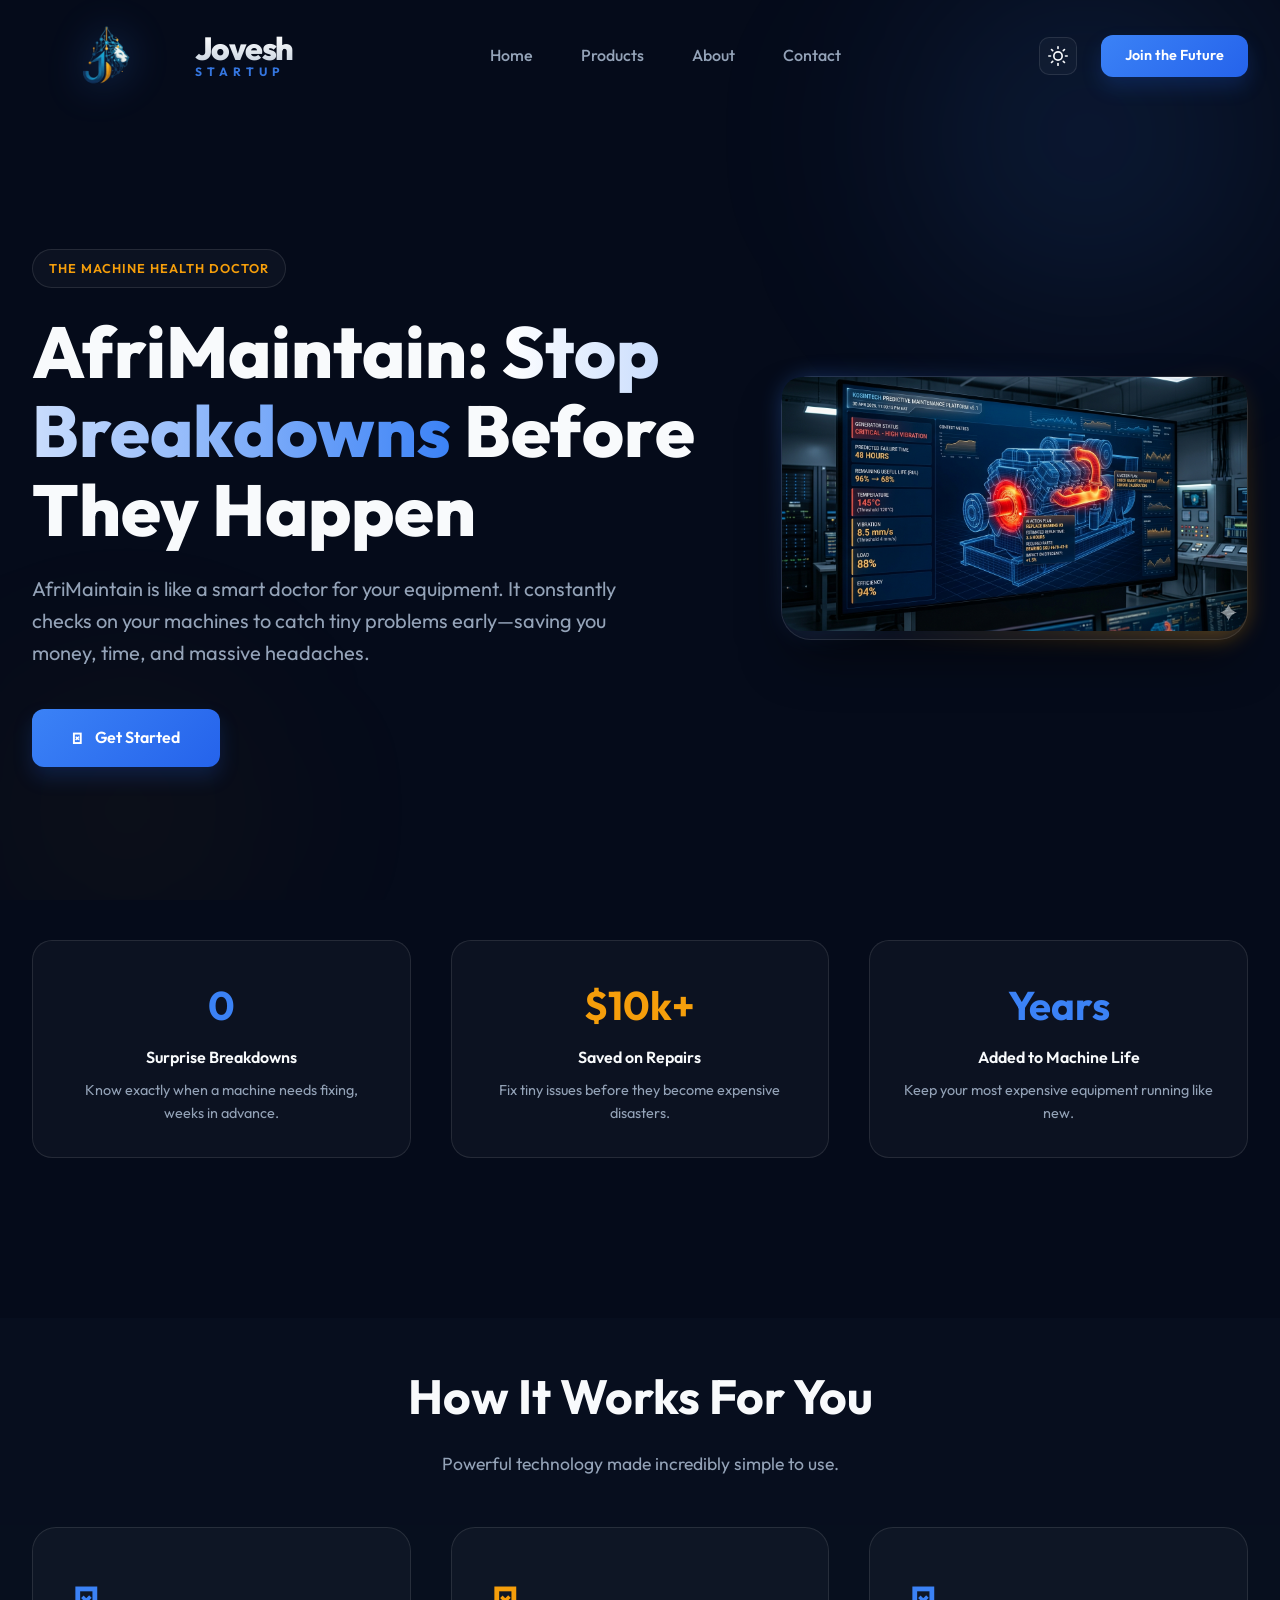
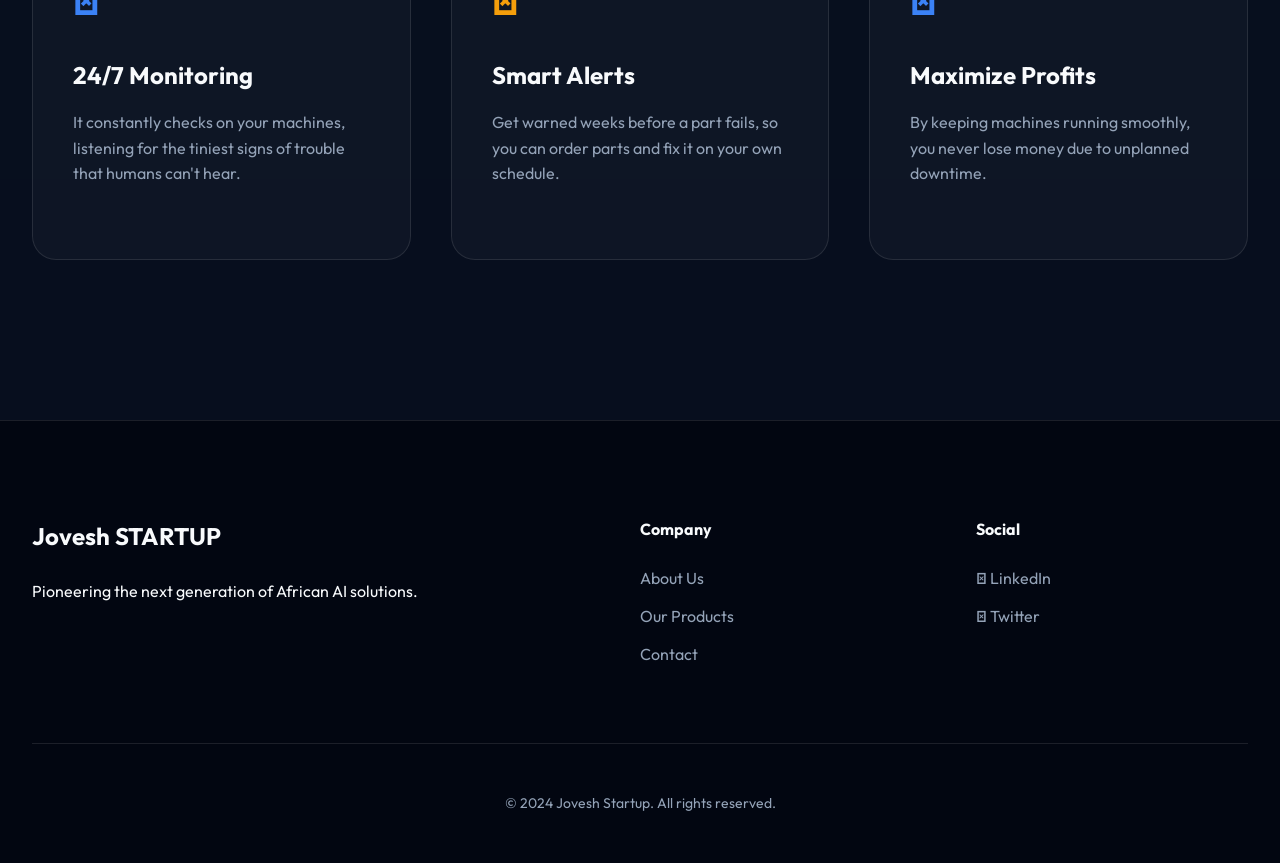
==== commit 03e170dc: "feat: Mobile CTA hidden, SVG Hamburger menu, balanced spacing and updated page logic." ====
--- a/afrimaintain.html
+++ b/afrimaintain.html
@@ -39,7 +39,8 @@
                         <svg class="moon-icon" xmlns="http://www.w3.org/2000/svg" width="20" height="20" viewBox="0 0 24 24" fill="none" stroke="currentColor" stroke-width="2" stroke-linecap="round" stroke-linejoin="round" style="display: none;"><path d="M21 12.79A9 9 0 1 1 11.21 3 7 7 0 0 0 21 12.79z"></path></svg>
                     </button>
                     <div class="mobile-menu-toggle">
-                        <i class="fa-solid fa-bars"></i>
+                        <svg class="menu-icon" xmlns="http://www.w3.org/2000/svg" width="24" height="24" viewBox="0 0 24 24" fill="none" stroke="currentColor" stroke-width="2" stroke-linecap="round" stroke-linejoin="round"><line x1="3" y1="12" x2="21" y2="12"></line><line x1="3" y1="6" x2="21" y2="6"></line><line x1="3" y1="18" x2="21" y2="18"></line></svg>
+                        <svg class="close-icon" xmlns="http://www.w3.org/2000/svg" width="24" height="24" viewBox="0 0 24 24" fill="none" stroke="currentColor" stroke-width="2" stroke-linecap="round" stroke-linejoin="round" style="display: none;"><line x1="18" y1="6" x2="6" y2="18"></line><line x1="6" y1="6" x2="18" y2="18"></line></svg>
                     </div>
                     <a href="index.html#contact" class="btn btn-primary header-cta" style="padding: 0.6rem 1.5rem; font-size: 0.9rem;">Join the Future</a>
                 </div>
--- a/styles.css
+++ b/styles.css
@@ -56,12 +56,12 @@
 }
 
 .light-theme .about-section {
-    background: #f8fafc;
-}
-
-.light-theme .about-section img {
-    opacity: 0.1 !important;
-    filter: grayscale(1) !important;
+    background: #ffffff !important;
+}
+
+.light-theme .about-section .about-logo-main {
+    opacity: 1 !important;
+    filter: drop-shadow(0 0 30px rgba(59, 130, 246, 0.3)) !important;
 }
 
 .light-theme .glow-1 {
@@ -288,15 +288,15 @@
 .header-actions {
     display: flex;
     align-items: center;
-    gap: 1rem;
+    gap: 0.75rem;
 }
 
 .theme-toggle {
     background: var(--glass);
     border: 1px solid var(--glass-border);
     color: var(--text) !important;
-    width: 40px;
-    height: 40px;
+    width: 38px;
+    height: 38px;
     border-radius: 10px;
     display: flex;
     align-items: center;
@@ -308,34 +308,31 @@
     z-index: 1001;
 }
 
-.theme-toggle i {
+.theme-toggle svg {
     color: inherit;
     display: block;
-    font-family: "Font Awesome 6 Free" !important;
-    font-weight: 900 !important;
-}
-
-.theme-toggle:hover {
-    background: var(--glass-border);
-    transform: translateY(-2px);
-    color: var(--accent);
 }
 
 .mobile-menu-toggle {
-    display: block;
-    font-size: 1.5rem;
+    display: flex;
+    align-items: center;
+    justify-content: center;
+    width: 38px;
+    height: 38px;
     cursor: pointer;
     color: var(--text);
     transition: var(--transition);
+    z-index: 1001;
 }
 
 .header-cta {
-    display: none;
-}
-
-@media (min-width: 1024px) {
+    display: none !important;
+}
+
+@media (min-width: 1024px) {
+    .header-actions { gap: 1.5rem; }
     .mobile-menu-toggle { display: none; }
-    .header-cta { display: inline-flex; }
+    .header-cta { display: inline-flex !important; }
 }
 
 /* Hero Section */
@@ -573,21 +570,19 @@
 }
 
 .about-logo-title {
-    position: absolute;
-    bottom: -10%;
-    left: 50%;
-    transform: translateX(-50%);
-    font-size: 3rem;
+    margin-top: 1.5rem;
+    font-size: 2.5rem;
     font-weight: 900;
-    letter-spacing: 8px;
+    letter-spacing: 12px;
     color: var(--text);
-    opacity: 0.15;
-    z-index: 1;
-    pointer-events: none;
+    opacity: 0.8;
+    text-transform: uppercase;
+    text-align: center;
 }
 
 .light-theme .about-logo-title {
-    opacity: 0.08;
+    color: #0f172a;
+    opacity: 1;
 }
 
 .logo-glow {
